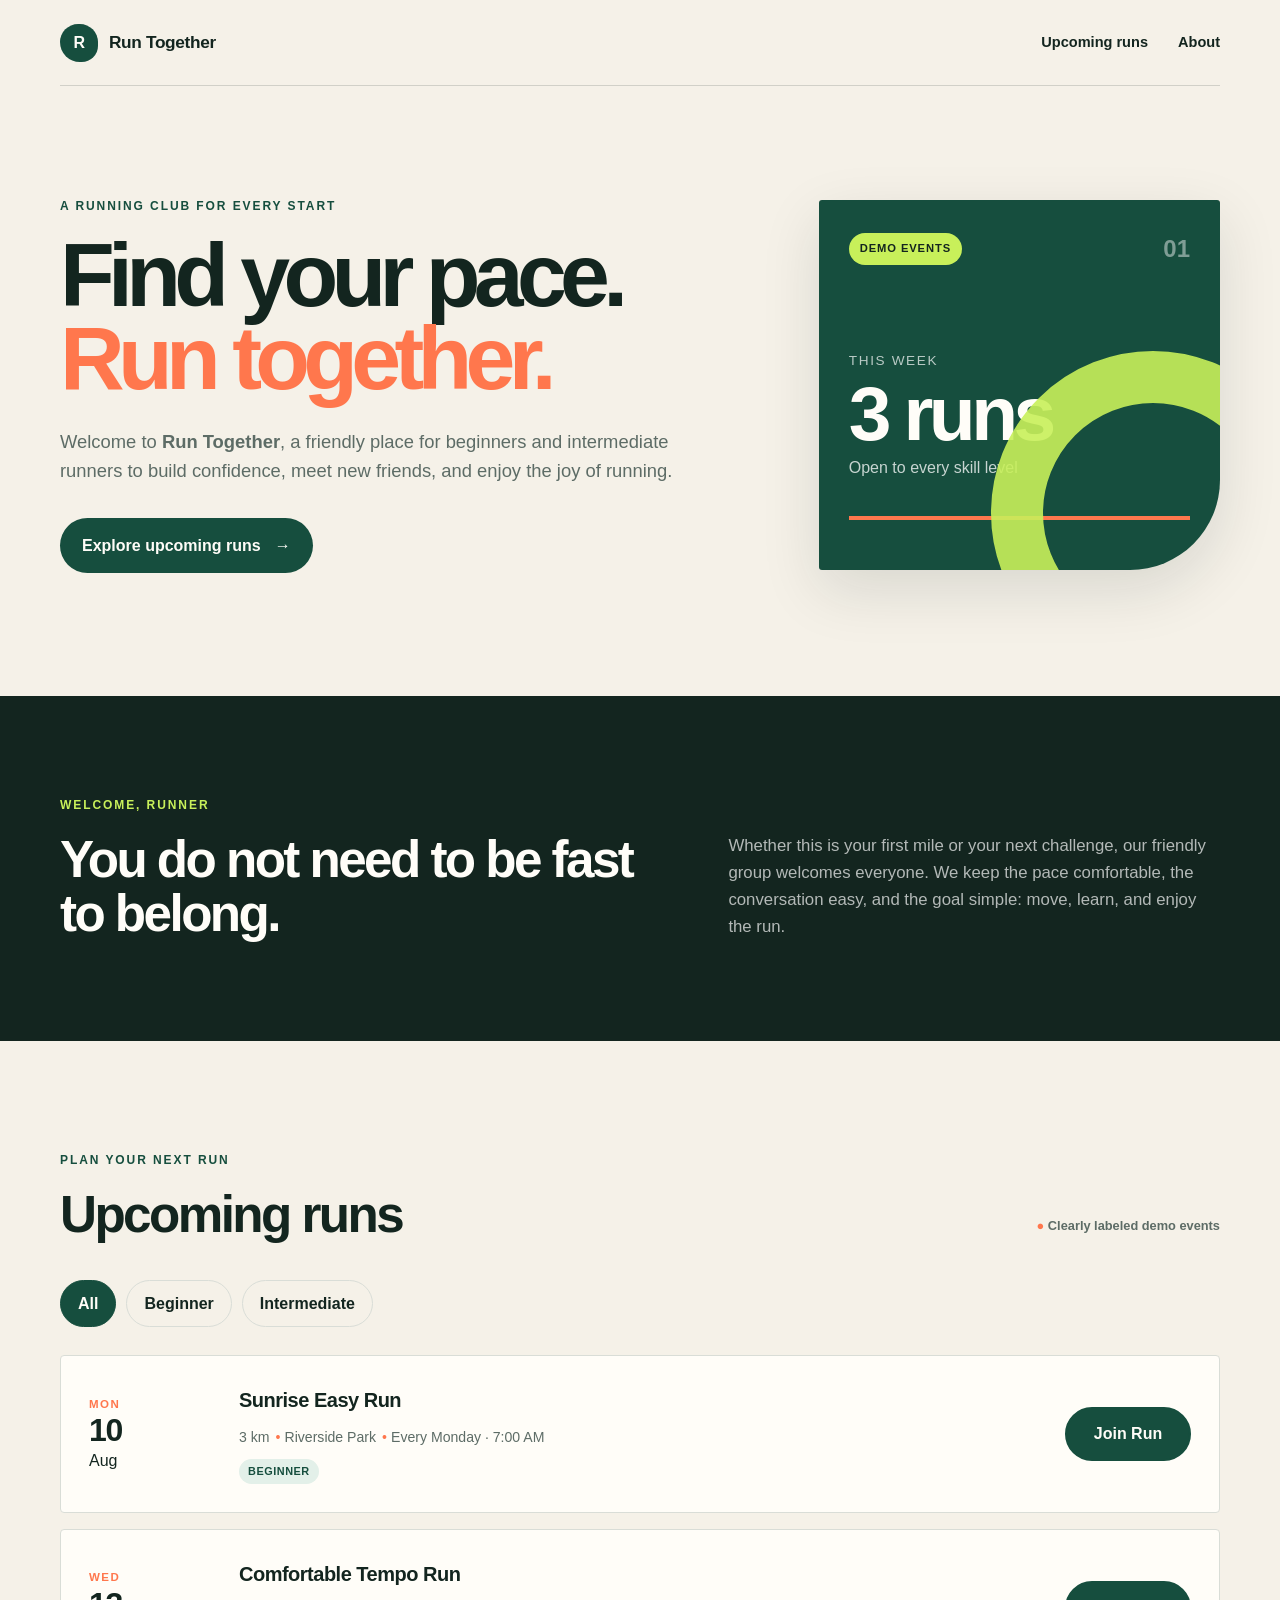
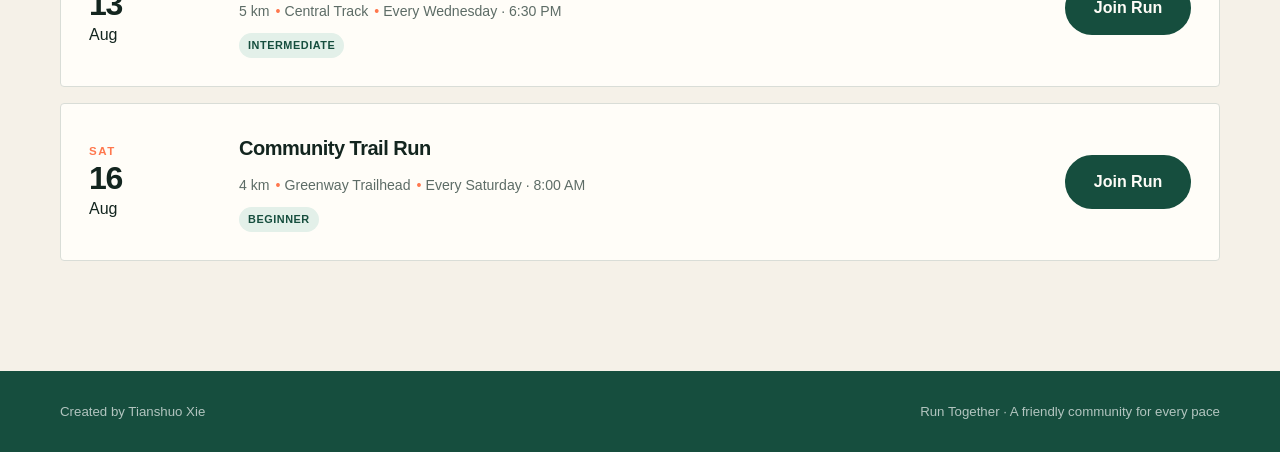
==== index.html @ d5cc3871 "first commit" ====
<!DOCTYPE html>
<html lang="en">
<head>
  <meta charset="UTF-8">
  <meta name="viewport" content="width=device-width, initial-scale=1.0">
  <meta name="description" content="Run Together is a welcoming running club for beginners and intermediate runners.">
  <title>Run Together | Running Club</title>
  <link rel="stylesheet" href="style.css">
</head>
<body>
  <header class="site-header">
    <a class="brand" href="#top" aria-label="Run Together home">
      <span class="brand-mark" aria-hidden="true">R</span>
      <span>Run Together</span>
    </a>
    <nav aria-label="Main navigation">
      <a href="#runs">Upcoming runs</a>
      <a href="#about">About</a>
    </nav>
  </header>

  <main id="top">
    <section class="hero" aria-labelledby="hero-title">
      <div class="hero-copy">
        <p class="eyebrow">A running club for every start</p>
        <h1 id="hero-title">Find your pace.<br><span>Run together.</span></h1>
        <p class="intro">Welcome to <strong>Run Together</strong>, a friendly place for beginners and intermediate runners to build confidence, meet new friends, and enjoy the joy of running.</p>
        <a class="primary-link" href="#runs">Explore upcoming runs <span aria-hidden="true">→</span></a>
      </div>

      <div class="hero-card" aria-label="Club summary">
        <div class="hero-card-top">
          <span class="demo-pill">Demo events</span>
          <span class="card-number">01</span>
        </div>
        <p class="hero-card-label">This week</p>
        <p class="hero-card-value">3 runs</p>
        <p class="hero-card-note">Open to every skill level</p>
        <div class="hero-card-line" aria-hidden="true"></div>
      </div>
    </section>

    <section class="about" id="about" aria-labelledby="about-title">
      <div>
        <p class="eyebrow">Welcome, runner</p>
        <h2 id="about-title">You do not need to be fast to belong.</h2>
      </div>
      <p>Whether this is your first mile or your next challenge, our friendly group welcomes everyone. We keep the pace comfortable, the conversation easy, and the goal simple: move, learn, and enjoy the run.</p>
    </section>

    <section class="runs-section" id="runs" aria-labelledby="runs-title">
      <div class="section-heading">
        <div>
          <p class="eyebrow">Plan your next run</p>
          <h2 id="runs-title">Upcoming runs</h2>
        </div>
        <p class="demo-note"><span aria-hidden="true">●</span> Clearly labeled demo events</p>
      </div>

      <div class="filters" aria-label="Filter upcoming runs">
        <button class="filter-button is-active" type="button" data-filter="All" aria-pressed="true">All</button>
        <button class="filter-button" type="button" data-filter="Beginner" aria-pressed="false">Beginner</button>
        <button class="filter-button" type="button" data-filter="Intermediate" aria-pressed="false">Intermediate</button>
      </div>

      <div class="runs-list" id="runs-list" aria-live="polite"></div>
      <p class="empty-message" id="empty-message" hidden>No runs match this filter.</p>
    </section>
  </main>

  <footer>
    <p>Created by Tianshuo Xie</p>
    <p>Run Together · A friendly community for every pace</p>
  </footer>

  <script src="script.js"></script>
</body>
</html>
---- style.css ----
:root {
  --ink: #13251f;
  --muted: #5d6c66;
  --cream: #f5f1e8;
  --paper: #fffdf8;
  --lime: #c8f05a;
  --green: #164e3e;
  --orange: #ff774d;
  --line: #d9ddd7;
  --shadow: 0 20px 60px rgba(19, 37, 31, 0.12);
}

* {
  box-sizing: border-box;
}

html {
  scroll-behavior: smooth;
}

body {
  margin: 0;
  color: var(--ink);
  background: var(--cream);
  font-family: Arial, Helvetica, sans-serif;
  line-height: 1.6;
}

button,
a {
  -webkit-tap-highlight-color: transparent;
}

button {
  font: inherit;
}

.site-header {
  width: min(1160px, calc(100% - 40px));
  height: 86px;
  margin: 0 auto;
  display: flex;
  align-items: center;
  justify-content: space-between;
  border-bottom: 1px solid rgba(19, 37, 31, 0.16);
}

.brand {
  display: inline-flex;
  align-items: center;
  gap: 11px;
  color: var(--ink);
  font-size: 1.08rem;
  font-weight: 800;
  letter-spacing: -0.02em;
  text-decoration: none;
}

.brand-mark {
  width: 38px;
  height: 38px;
  display: grid;
  place-items: center;
  color: var(--paper);
  background: var(--green);
  border-radius: 50% 50% 45% 55%;
  font-size: 1rem;
}

nav {
  display: flex;
  gap: 30px;
}

nav a {
  color: var(--ink);
  font-size: 0.91rem;
  font-weight: 700;
  text-decoration: none;
}

nav a:hover,
nav a:focus-visible {
  color: var(--green);
  text-decoration: underline;
  text-underline-offset: 4px;
}

main {
  overflow: hidden;
}

.hero {
  width: min(1160px, calc(100% - 40px));
  min-height: 610px;
  margin: 0 auto;
  padding: 88px 0 100px;
  display: grid;
  grid-template-columns: minmax(0, 1.25fr) minmax(280px, 0.75fr);
  gap: 90px;
  align-items: center;
}

.eyebrow {
  margin: 0 0 18px;
  color: var(--green);
  font-size: 0.75rem;
  font-weight: 800;
  letter-spacing: 0.16em;
  text-transform: uppercase;
}

h1,
h2,
h3,
p {
  margin-top: 0;
}

h1 {
  margin-bottom: 26px;
  font-size: clamp(3.4rem, 7vw, 6.7rem);
  line-height: 0.93;
  letter-spacing: -0.075em;
}

h1 span {
  color: var(--orange);
}

.intro {
  max-width: 650px;
  margin-bottom: 32px;
  color: var(--muted);
  font-size: clamp(1rem, 1.7vw, 1.15rem);
}

.primary-link {
  display: inline-flex;
  align-items: center;
  gap: 14px;
  padding: 15px 22px;
  color: var(--paper);
  background: var(--green);
  border-radius: 999px;
  font-weight: 800;
  text-decoration: none;
  transition: transform 180ms ease, background 180ms ease;
}

.primary-link:hover,
.primary-link:focus-visible {
  background: #0d3b30;
  transform: translateY(-2px);
}

.hero-card {
  position: relative;
  min-height: 370px;
  padding: 30px;
  overflow: hidden;
  color: var(--paper);
  background: var(--green);
  border-radius: 3px 3px 90px 3px;
  box-shadow: var(--shadow);
}

.hero-card::after {
  content: "";
  position: absolute;
  width: 220px;
  height: 220px;
  right: -95px;
  bottom: -105px;
  border: 52px solid var(--lime);
  border-radius: 50%;
  opacity: 0.9;
}

.hero-card-top {
  display: flex;
  justify-content: space-between;
  align-items: center;
}

.demo-pill {
  padding: 7px 11px;
  color: var(--ink);
  background: var(--lime);
  border-radius: 999px;
  font-size: 0.7rem;
  font-weight: 900;
  letter-spacing: 0.08em;
  text-transform: uppercase;
}

.card-number {
  color: rgba(255, 255, 255, 0.45);
  font-size: 1.5rem;
  font-weight: 800;
}

.hero-card-label {
  margin: 82px 0 0;
  color: rgba(255, 255, 255, 0.7);
  font-size: 0.85rem;
  text-transform: uppercase;
  letter-spacing: 0.12em;
}

.hero-card-value {
  margin: 3px 0;
  font-size: clamp(3rem, 6vw, 5rem);
  font-weight: 900;
  line-height: 1;
  letter-spacing: -0.06em;
}

.hero-card-note {
  margin-bottom: 0;
  color: rgba(255, 255, 255, 0.76);
}

.hero-card-line {
  width: 100%;
  height: 4px;
  margin-top: 35px;
  background: var(--orange);
}

.about {
  padding: 100px max(20px, calc((100vw - 1160px) / 2));
  display: grid;
  grid-template-columns: 1fr 0.85fr;
  gap: 90px;
  color: var(--paper);
  background: var(--ink);
}

.about .eyebrow {
  color: var(--lime);
}

.about h2,
.section-heading h2 {
  margin-bottom: 0;
  font-size: clamp(2rem, 4vw, 3.55rem);
  line-height: 1.05;
  letter-spacing: -0.05em;
}

.about > p {
  align-self: end;
  margin-bottom: 0;
  color: rgba(255, 255, 255, 0.68);
  font-size: 1.05rem;
}

.runs-section {
  width: min(1160px, calc(100% - 40px));
  margin: 0 auto;
  padding: 110px 0;
}

.section-heading {
  display: flex;
  align-items: end;
  justify-content: space-between;
  gap: 30px;
}

.demo-note {
  margin-bottom: 5px;
  color: var(--muted);
  font-size: 0.8rem;
  font-weight: 700;
}

.demo-note span {
  color: var(--orange);
}

.filters {
  display: flex;
  gap: 10px;
  margin: 38px 0 28px;
}

.filter-button {
  padding: 10px 17px;
  color: var(--ink);
  background: transparent;
  border: 1px solid var(--line);
  border-radius: 999px;
  cursor: pointer;
  font-weight: 800;
}

.filter-button:hover,
.filter-button:focus-visible,
.filter-button.is-active {
  color: var(--paper);
  background: var(--green);
  border-color: var(--green);
}

.runs-list {
  display: grid;
  gap: 16px;
}

.run-card {
  padding: 28px;
  display: grid;
  grid-template-columns: 120px minmax(0, 1fr) auto;
  gap: 30px;
  align-items: center;
  background: var(--paper);
  border: 1px solid var(--line);
  border-radius: 4px;
  transition: transform 180ms ease, box-shadow 180ms ease;
}

.run-card:hover {
  transform: translateY(-2px);
  box-shadow: 0 12px 35px rgba(19, 37, 31, 0.08);
}

.run-date {
  display: flex;
  flex-direction: column;
}

.run-date span:first-child {
  color: var(--orange);
  font-size: 0.72rem;
  font-weight: 900;
  letter-spacing: 0.13em;
  text-transform: uppercase;
}

.run-date strong {
  font-size: 2rem;
  line-height: 1.1;
  letter-spacing: -0.04em;
}

.run-details h3 {
  margin-bottom: 10px;
  font-size: 1.25rem;
  letter-spacing: -0.025em;
}

.run-meta {
  display: flex;
  flex-wrap: wrap;
  gap: 15px;
  margin: 0;
  color: var(--muted);
  font-size: 0.88rem;
}

.run-meta span {
  position: relative;
}

.run-meta span + span::before {
  content: "•";
  position: absolute;
  left: -9px;
  color: var(--orange);
}

.run-level {
  display: inline-block;
  margin-top: 10px;
  padding: 4px 9px;
  color: var(--green);
  background: #e3f0e9;
  border-radius: 999px;
  font-size: 0.68rem;
  font-weight: 900;
  letter-spacing: 0.05em;
  text-transform: uppercase;
}

.join-button {
  min-width: 126px;
  padding: 12px 18px;
  color: var(--paper);
  background: var(--green);
  border: 2px solid var(--green);
  border-radius: 999px;
  cursor: pointer;
  font-weight: 800;
}

.join-button:hover,
.join-button:focus-visible {
  color: var(--green);
  background: var(--lime);
}

.join-button.is-joined {
  color: var(--green);
  background: var(--lime);
  border-color: var(--lime);
}

.join-button.is-joined:hover,
.join-button.is-joined:focus-visible {
  color: var(--paper);
  background: var(--green);
  border-color: var(--green);
}

.empty-message {
  padding: 45px;
  text-align: center;
  background: var(--paper);
  border: 1px dashed var(--line);
}

footer {
  padding: 30px max(20px, calc((100vw - 1160px) / 2));
  display: flex;
  justify-content: space-between;
  gap: 20px;
  color: rgba(255, 255, 255, 0.67);
  background: var(--green);
  font-size: 0.83rem;
}

footer p {
  margin-bottom: 0;
}

:focus-visible {
  outline: 3px solid var(--orange);
  outline-offset: 4px;
}

@media (max-width: 820px) {
  .hero {
    min-height: auto;
    padding-top: 65px;
    grid-template-columns: 1fr;
    gap: 55px;
  }

  .hero-card {
    min-height: 300px;
  }

  .about {
    grid-template-columns: 1fr;
    gap: 30px;
  }

  .run-card {
    grid-template-columns: 100px 1fr;
  }

  .join-button {
    grid-column: 2;
    justify-self: start;
  }
}

@media (max-width: 560px) {
  .site-header {
    width: min(100% - 28px, 1160px);
    height: 72px;
  }

  nav {
    gap: 16px;
  }

  nav a {
    font-size: 0.8rem;
  }

  .hero,
  .runs-section {
    width: min(100% - 28px, 1160px);
  }

  .hero {
    padding: 55px 0 75px;
  }

  h1 {
    font-size: clamp(3rem, 16vw, 4.6rem);
  }

  .hero-card {
    min-height: 280px;
    padding: 24px;
  }

  .about {
    padding-top: 70px;
    padding-bottom: 70px;
  }

  .runs-section {
    padding: 75px 0;
  }

  .section-heading {
    align-items: start;
    flex-direction: column;
  }

  .filters {
    overflow-x: auto;
    padding-bottom: 5px;
  }

  .filter-button {
    flex: 0 0 auto;
  }

  .run-card {
    padding: 22px;
    grid-template-columns: 1fr;
    gap: 18px;
  }

  .run-date {
    flex-direction: row;
    align-items: baseline;
    gap: 10px;
  }

  .run-date strong {
    font-size: 1.55rem;
  }

  .join-button {
    grid-column: 1;
    width: 100%;
  }

  footer {
    flex-direction: column;
  }
}

@media (prefers-reduced-motion: reduce) {
  html {
    scroll-behavior: auto;
  }

  .run-card,
  .primary-link {
    transition: none;
  }
}
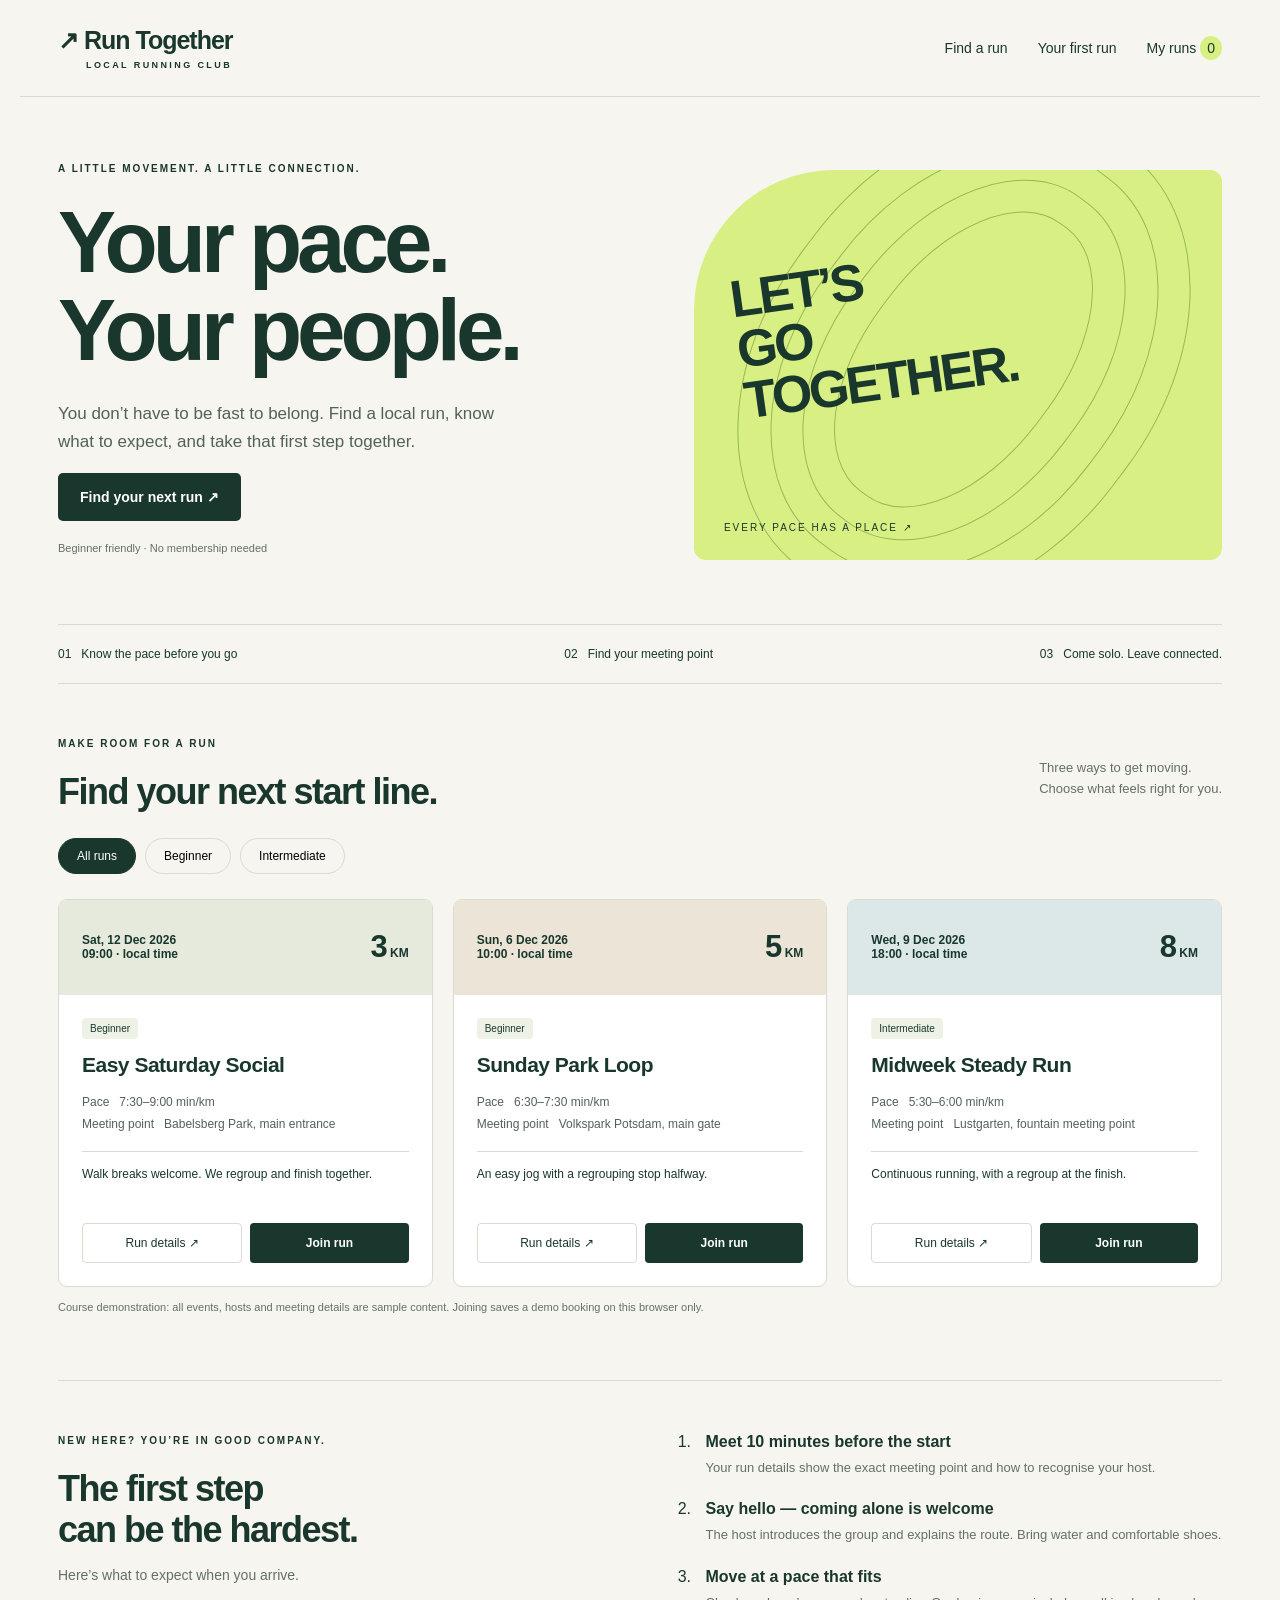
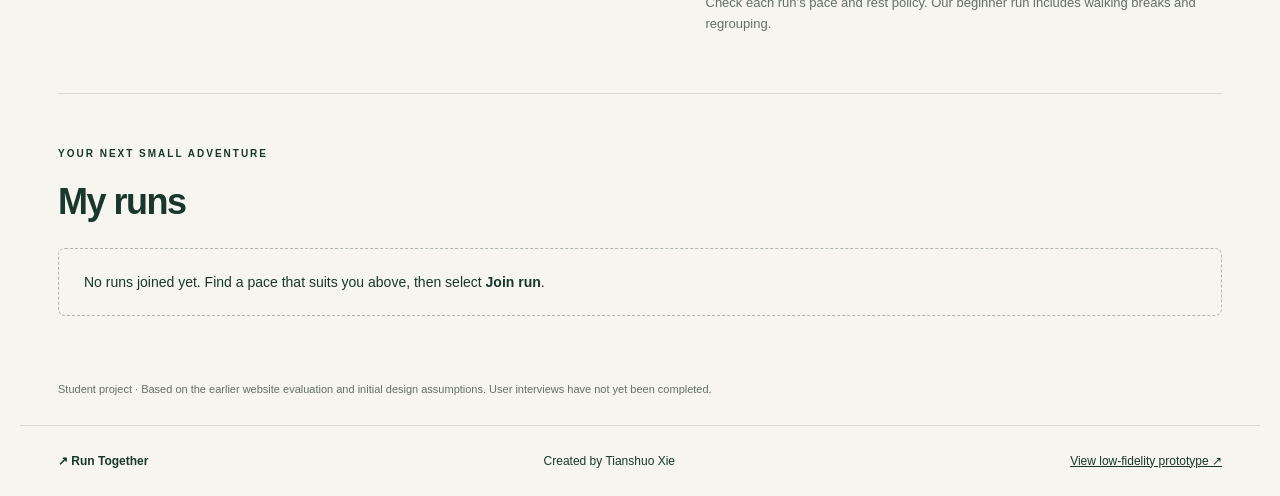
==== commit e7554940: "Week 4: redesigned Run Together and low-fidelity prototype" ====
--- a/index.html
+++ b/index.html
@@ -1,78 +1,11 @@
-<!DOCTYPE html>
-<html lang="en">
-<head>
-  <meta charset="UTF-8">
-  <meta name="viewport" content="width=device-width, initial-scale=1.0">
-  <meta name="description" content="Run Together is a welcoming running club for beginners and intermediate runners.">
-  <title>Run Together | Running Club</title>
-  <link rel="stylesheet" href="style.css">
-</head>
-<body>
-  <header class="site-header">
-    <a class="brand" href="#top" aria-label="Run Together home">
-      <span class="brand-mark" aria-hidden="true">R</span>
-      <span>Run Together</span>
-    </a>
-    <nav aria-label="Main navigation">
-      <a href="#runs">Upcoming runs</a>
-      <a href="#about">About</a>
-    </nav>
-  </header>
-
-  <main id="top">
-    <section class="hero" aria-labelledby="hero-title">
-      <div class="hero-copy">
-        <p class="eyebrow">A running club for every start</p>
-        <h1 id="hero-title">Find your pace.<br><span>Run together.</span></h1>
-        <p class="intro">Welcome to <strong>Run Together</strong>, a friendly place for beginners and intermediate runners to build confidence, meet new friends, and enjoy the joy of running.</p>
-        <a class="primary-link" href="#runs">Explore upcoming runs <span aria-hidden="true">→</span></a>
-      </div>
-
-      <div class="hero-card" aria-label="Club summary">
-        <div class="hero-card-top">
-          <span class="demo-pill">Demo events</span>
-          <span class="card-number">01</span>
-        </div>
-        <p class="hero-card-label">This week</p>
-        <p class="hero-card-value">3 runs</p>
-        <p class="hero-card-note">Open to every skill level</p>
-        <div class="hero-card-line" aria-hidden="true"></div>
-      </div>
-    </section>
-
-    <section class="about" id="about" aria-labelledby="about-title">
-      <div>
-        <p class="eyebrow">Welcome, runner</p>
-        <h2 id="about-title">You do not need to be fast to belong.</h2>
-      </div>
-      <p>Whether this is your first mile or your next challenge, our friendly group welcomes everyone. We keep the pace comfortable, the conversation easy, and the goal simple: move, learn, and enjoy the run.</p>
-    </section>
-
-    <section class="runs-section" id="runs" aria-labelledby="runs-title">
-      <div class="section-heading">
-        <div>
-          <p class="eyebrow">Plan your next run</p>
-          <h2 id="runs-title">Upcoming runs</h2>
-        </div>
-        <p class="demo-note"><span aria-hidden="true">●</span> Clearly labeled demo events</p>
-      </div>
-
-      <div class="filters" aria-label="Filter upcoming runs">
-        <button class="filter-button is-active" type="button" data-filter="All" aria-pressed="true">All</button>
-        <button class="filter-button" type="button" data-filter="Beginner" aria-pressed="false">Beginner</button>
-        <button class="filter-button" type="button" data-filter="Intermediate" aria-pressed="false">Intermediate</button>
-      </div>
-
-      <div class="runs-list" id="runs-list" aria-live="polite"></div>
-      <p class="empty-message" id="empty-message" hidden>No runs match this filter.</p>
-    </section>
-  </main>
-
-  <footer>
-    <p>Created by Tianshuo Xie</p>
-    <p>Run Together · A friendly community for every pace</p>
-  </footer>
-
-  <script src="script.js"></script>
-</body>
-</html>
+<!doctype html>
+<html lang="en"><head><meta charset="utf-8"><meta name="viewport" content="width=device-width,initial-scale=1"><title>Run Together — Find your pace</title><link rel="stylesheet" href="style.css"><script src="script.js" defer></script></head>
+<body><header><a class="brand" href="#">↗ Run Together<span>LOCAL RUNNING CLUB</span></a><nav><a href="#runs">Find a run</a><a href="#first">Your first run</a><a href="#bookings">My runs <span id="count">0</span></a></nav></header>
+<main><section class="hero"><div><p class="eyebrow">A LITTLE MOVEMENT. A LITTLE CONNECTION.</p><h1>Your pace.<br>Your people.</h1><p class="intro">You don’t have to be fast to belong. Find a local run, know what to expect, and take that first step together.</p><a class="button" href="#runs">Find your next run ↗</a><p class="small">Beginner friendly · No membership needed</p></div><div class="track" aria-hidden="true"><div class="oval o1"></div><div class="oval o2"></div><div class="oval o3"></div><div class="oval o4"></div><span class="track-word">LET’S<br>GO<br>TOGETHER.</span><span class="track-note">EVERY PACE HAS A PLACE ↗</span></div></section>
+<div class="promise"><span>01 &nbsp; Know the pace before you go</span><span>02 &nbsp; Find your meeting point</span><span>03 &nbsp; Come solo. Leave connected.</span></div>
+<section id="runs"><div class="section-head"><div><p class="eyebrow">MAKE ROOM FOR A RUN</p><h2>Find your next start line.</h2></div><p>Three ways to get moving.<br>Choose what feels right for you.</p></div><div class="filters" role="group" aria-label="Filter runs"><button data-filter="All" aria-pressed="true">All runs</button><button data-filter="Beginner" aria-pressed="false">Beginner</button><button data-filter="Intermediate" aria-pressed="false">Intermediate</button></div><div class="cards" id="cards"></div><p class="small">Course demonstration: all events, hosts and meeting details are sample content. Joining saves a demo booking on this browser only.</p></section>
+<section id="first" class="first"><div><p class="eyebrow">NEW HERE? YOU’RE IN GOOD COMPANY.</p><h2>The first step<br>can be the hardest.</h2><p>Here’s what to expect when you arrive.</p></div><ol><li><strong>Meet 10 minutes before the start</strong><p>Your run details show the exact meeting point and how to recognise your host.</p></li><li><strong>Say hello — coming alone is welcome</strong><p>The host introduces the group and explains the route. Bring water and comfortable shoes.</p></li><li><strong>Move at a pace that fits</strong><p>Check each run’s pace and rest policy. Our beginner run includes walking breaks and regrouping.</p></li></ol></section>
+<section id="bookings"><div class="section-head"><div><p class="eyebrow">YOUR NEXT SMALL ADVENTURE</p><h2>My runs</h2></div></div><div id="my-runs"></div></section>
+<aside class="course-note">Student project · Based on the earlier website evaluation and initial design assumptions. User interviews have not yet been completed.</aside></main>
+<footer><strong>↗ Run Together</strong><span>Created by Tianshuo Xie</span><a href="prototype.html">View low-fidelity prototype ↗</a></footer>
+<dialog id="details"><button class="close" aria-label="Close run details">×</button><div id="detail-content"></div></dialog><p id="status" class="toast" role="status" aria-live="polite"></p></body></html>
--- a/style.css
+++ b/style.css
@@ -1,560 +1,3 @@
-:root {
-  --ink: #13251f;
-  --muted: #5d6c66;
-  --cream: #f5f1e8;
-  --paper: #fffdf8;
-  --lime: #c8f05a;
-  --green: #164e3e;
-  --orange: #ff774d;
-  --line: #d9ddd7;
-  --shadow: 0 20px 60px rgba(19, 37, 31, 0.12);
-}
 
-* {
-  box-sizing: border-box;
-}
-
-html {
-  scroll-behavior: smooth;
-}
-
-body {
-  margin: 0;
-  color: var(--ink);
-  background: var(--cream);
-  font-family: Arial, Helvetica, sans-serif;
-  line-height: 1.6;
-}
-
-button,
-a {
-  -webkit-tap-highlight-color: transparent;
-}
-
-button {
-  font: inherit;
-}
-
-.site-header {
-  width: min(1160px, calc(100% - 40px));
-  height: 86px;
-  margin: 0 auto;
-  display: flex;
-  align-items: center;
-  justify-content: space-between;
-  border-bottom: 1px solid rgba(19, 37, 31, 0.16);
-}
-
-.brand {
-  display: inline-flex;
-  align-items: center;
-  gap: 11px;
-  color: var(--ink);
-  font-size: 1.08rem;
-  font-weight: 800;
-  letter-spacing: -0.02em;
-  text-decoration: none;
-}
-
-.brand-mark {
-  width: 38px;
-  height: 38px;
-  display: grid;
-  place-items: center;
-  color: var(--paper);
-  background: var(--green);
-  border-radius: 50% 50% 45% 55%;
-  font-size: 1rem;
-}
-
-nav {
-  display: flex;
-  gap: 30px;
-}
-
-nav a {
-  color: var(--ink);
-  font-size: 0.91rem;
-  font-weight: 700;
-  text-decoration: none;
-}
-
-nav a:hover,
-nav a:focus-visible {
-  color: var(--green);
-  text-decoration: underline;
-  text-underline-offset: 4px;
-}
-
-main {
-  overflow: hidden;
-}
-
-.hero {
-  width: min(1160px, calc(100% - 40px));
-  min-height: 610px;
-  margin: 0 auto;
-  padding: 88px 0 100px;
-  display: grid;
-  grid-template-columns: minmax(0, 1.25fr) minmax(280px, 0.75fr);
-  gap: 90px;
-  align-items: center;
-}
-
-.eyebrow {
-  margin: 0 0 18px;
-  color: var(--green);
-  font-size: 0.75rem;
-  font-weight: 800;
-  letter-spacing: 0.16em;
-  text-transform: uppercase;
-}
-
-h1,
-h2,
-h3,
-p {
-  margin-top: 0;
-}
-
-h1 {
-  margin-bottom: 26px;
-  font-size: clamp(3.4rem, 7vw, 6.7rem);
-  line-height: 0.93;
-  letter-spacing: -0.075em;
-}
-
-h1 span {
-  color: var(--orange);
-}
-
-.intro {
-  max-width: 650px;
-  margin-bottom: 32px;
-  color: var(--muted);
-  font-size: clamp(1rem, 1.7vw, 1.15rem);
-}
-
-.primary-link {
-  display: inline-flex;
-  align-items: center;
-  gap: 14px;
-  padding: 15px 22px;
-  color: var(--paper);
-  background: var(--green);
-  border-radius: 999px;
-  font-weight: 800;
-  text-decoration: none;
-  transition: transform 180ms ease, background 180ms ease;
-}
-
-.primary-link:hover,
-.primary-link:focus-visible {
-  background: #0d3b30;
-  transform: translateY(-2px);
-}
-
-.hero-card {
-  position: relative;
-  min-height: 370px;
-  padding: 30px;
-  overflow: hidden;
-  color: var(--paper);
-  background: var(--green);
-  border-radius: 3px 3px 90px 3px;
-  box-shadow: var(--shadow);
-}
-
-.hero-card::after {
-  content: "";
-  position: absolute;
-  width: 220px;
-  height: 220px;
-  right: -95px;
-  bottom: -105px;
-  border: 52px solid var(--lime);
-  border-radius: 50%;
-  opacity: 0.9;
-}
-
-.hero-card-top {
-  display: flex;
-  justify-content: space-between;
-  align-items: center;
-}
-
-.demo-pill {
-  padding: 7px 11px;
-  color: var(--ink);
-  background: var(--lime);
-  border-radius: 999px;
-  font-size: 0.7rem;
-  font-weight: 900;
-  letter-spacing: 0.08em;
-  text-transform: uppercase;
-}
-
-.card-number {
-  color: rgba(255, 255, 255, 0.45);
-  font-size: 1.5rem;
-  font-weight: 800;
-}
-
-.hero-card-label {
-  margin: 82px 0 0;
-  color: rgba(255, 255, 255, 0.7);
-  font-size: 0.85rem;
-  text-transform: uppercase;
-  letter-spacing: 0.12em;
-}
-
-.hero-card-value {
-  margin: 3px 0;
-  font-size: clamp(3rem, 6vw, 5rem);
-  font-weight: 900;
-  line-height: 1;
-  letter-spacing: -0.06em;
-}
-
-.hero-card-note {
-  margin-bottom: 0;
-  color: rgba(255, 255, 255, 0.76);
-}
-
-.hero-card-line {
-  width: 100%;
-  height: 4px;
-  margin-top: 35px;
-  background: var(--orange);
-}
-
-.about {
-  padding: 100px max(20px, calc((100vw - 1160px) / 2));
-  display: grid;
-  grid-template-columns: 1fr 0.85fr;
-  gap: 90px;
-  color: var(--paper);
-  background: var(--ink);
-}
-
-.about .eyebrow {
-  color: var(--lime);
-}
-
-.about h2,
-.section-heading h2 {
-  margin-bottom: 0;
-  font-size: clamp(2rem, 4vw, 3.55rem);
-  line-height: 1.05;
-  letter-spacing: -0.05em;
-}
-
-.about > p {
-  align-self: end;
-  margin-bottom: 0;
-  color: rgba(255, 255, 255, 0.68);
-  font-size: 1.05rem;
-}
-
-.runs-section {
-  width: min(1160px, calc(100% - 40px));
-  margin: 0 auto;
-  padding: 110px 0;
-}
-
-.section-heading {
-  display: flex;
-  align-items: end;
-  justify-content: space-between;
-  gap: 30px;
-}
-
-.demo-note {
-  margin-bottom: 5px;
-  color: var(--muted);
-  font-size: 0.8rem;
-  font-weight: 700;
-}
-
-.demo-note span {
-  color: var(--orange);
-}
-
-.filters {
-  display: flex;
-  gap: 10px;
-  margin: 38px 0 28px;
-}
-
-.filter-button {
-  padding: 10px 17px;
-  color: var(--ink);
-  background: transparent;
-  border: 1px solid var(--line);
-  border-radius: 999px;
-  cursor: pointer;
-  font-weight: 800;
-}
-
-.filter-button:hover,
-.filter-button:focus-visible,
-.filter-button.is-active {
-  color: var(--paper);
-  background: var(--green);
-  border-color: var(--green);
-}
-
-.runs-list {
-  display: grid;
-  gap: 16px;
-}
-
-.run-card {
-  padding: 28px;
-  display: grid;
-  grid-template-columns: 120px minmax(0, 1fr) auto;
-  gap: 30px;
-  align-items: center;
-  background: var(--paper);
-  border: 1px solid var(--line);
-  border-radius: 4px;
-  transition: transform 180ms ease, box-shadow 180ms ease;
-}
-
-.run-card:hover {
-  transform: translateY(-2px);
-  box-shadow: 0 12px 35px rgba(19, 37, 31, 0.08);
-}
-
-.run-date {
-  display: flex;
-  flex-direction: column;
-}
-
-.run-date span:first-child {
-  color: var(--orange);
-  font-size: 0.72rem;
-  font-weight: 900;
-  letter-spacing: 0.13em;
-  text-transform: uppercase;
-}
-
-.run-date strong {
-  font-size: 2rem;
-  line-height: 1.1;
-  letter-spacing: -0.04em;
-}
-
-.run-details h3 {
-  margin-bottom: 10px;
-  font-size: 1.25rem;
-  letter-spacing: -0.025em;
-}
-
-.run-meta {
-  display: flex;
-  flex-wrap: wrap;
-  gap: 15px;
-  margin: 0;
-  color: var(--muted);
-  font-size: 0.88rem;
-}
-
-.run-meta span {
-  position: relative;
-}
-
-.run-meta span + span::before {
-  content: "•";
-  position: absolute;
-  left: -9px;
-  color: var(--orange);
-}
-
-.run-level {
-  display: inline-block;
-  margin-top: 10px;
-  padding: 4px 9px;
-  color: var(--green);
-  background: #e3f0e9;
-  border-radius: 999px;
-  font-size: 0.68rem;
-  font-weight: 900;
-  letter-spacing: 0.05em;
-  text-transform: uppercase;
-}
-
-.join-button {
-  min-width: 126px;
-  padding: 12px 18px;
-  color: var(--paper);
-  background: var(--green);
-  border: 2px solid var(--green);
-  border-radius: 999px;
-  cursor: pointer;
-  font-weight: 800;
-}
-
-.join-button:hover,
-.join-button:focus-visible {
-  color: var(--green);
-  background: var(--lime);
-}
-
-.join-button.is-joined {
-  color: var(--green);
-  background: var(--lime);
-  border-color: var(--lime);
-}
-
-.join-button.is-joined:hover,
-.join-button.is-joined:focus-visible {
-  color: var(--paper);
-  background: var(--green);
-  border-color: var(--green);
-}
-
-.empty-message {
-  padding: 45px;
-  text-align: center;
-  background: var(--paper);
-  border: 1px dashed var(--line);
-}
-
-footer {
-  padding: 30px max(20px, calc((100vw - 1160px) / 2));
-  display: flex;
-  justify-content: space-between;
-  gap: 20px;
-  color: rgba(255, 255, 255, 0.67);
-  background: var(--green);
-  font-size: 0.83rem;
-}
-
-footer p {
-  margin-bottom: 0;
-}
-
-:focus-visible {
-  outline: 3px solid var(--orange);
-  outline-offset: 4px;
-}
-
-@media (max-width: 820px) {
-  .hero {
-    min-height: auto;
-    padding-top: 65px;
-    grid-template-columns: 1fr;
-    gap: 55px;
-  }
-
-  .hero-card {
-    min-height: 300px;
-  }
-
-  .about {
-    grid-template-columns: 1fr;
-    gap: 30px;
-  }
-
-  .run-card {
-    grid-template-columns: 100px 1fr;
-  }
-
-  .join-button {
-    grid-column: 2;
-    justify-self: start;
-  }
-}
-
-@media (max-width: 560px) {
-  .site-header {
-    width: min(100% - 28px, 1160px);
-    height: 72px;
-  }
-
-  nav {
-    gap: 16px;
-  }
-
-  nav a {
-    font-size: 0.8rem;
-  }
-
-  .hero,
-  .runs-section {
-    width: min(100% - 28px, 1160px);
-  }
-
-  .hero {
-    padding: 55px 0 75px;
-  }
-
-  h1 {
-    font-size: clamp(3rem, 16vw, 4.6rem);
-  }
-
-  .hero-card {
-    min-height: 280px;
-    padding: 24px;
-  }
-
-  .about {
-    padding-top: 70px;
-    padding-bottom: 70px;
-  }
-
-  .runs-section {
-    padding: 75px 0;
-  }
-
-  .section-heading {
-    align-items: start;
-    flex-direction: column;
-  }
-
-  .filters {
-    overflow-x: auto;
-    padding-bottom: 5px;
-  }
-
-  .filter-button {
-    flex: 0 0 auto;
-  }
-
-  .run-card {
-    padding: 22px;
-    grid-template-columns: 1fr;
-    gap: 18px;
-  }
-
-  .run-date {
-    flex-direction: row;
-    align-items: baseline;
-    gap: 10px;
-  }
-
-  .run-date strong {
-    font-size: 1.55rem;
-  }
-
-  .join-button {
-    grid-column: 1;
-    width: 100%;
-  }
-
-  footer {
-    flex-direction: column;
-  }
-}
-
-@media (prefers-reduced-motion: reduce) {
-  html {
-    scroll-behavior: auto;
-  }
-
-  .run-card,
-  .primary-link {
-    transition: none;
-  }
-}
+:root{--ink:#19372c;--paper:#f6f5ef;--green:#d8ef83;--line:#d7dcd0}*{box-sizing:border-box}html{scroll-behavior:smooth;scroll-padding-top:24px}body{margin:0;background:var(--paper);color:var(--ink);font-family:Arial,Helvetica,sans-serif}a{color:inherit}header,main,footer{max-width:1240px;margin:auto}header{padding:26px 38px;display:flex;align-items:center;justify-content:space-between;border-bottom:1px solid var(--line)}.brand{text-decoration:none;font-size:25px;font-weight:800;letter-spacing:-1px}.brand span{display:block;font-size:9px;letter-spacing:2.4px;margin:5px 0 0 28px}nav{display:flex;gap:30px;font-size:14px}nav a{text-decoration:none}#count{background:var(--green);padding:4px 7px;border-radius:50%}main{padding:0 38px}.hero{display:grid;grid-template-columns:1.1fr 1fr;gap:55px;padding:64px 0 55px;align-items:center}.eyebrow{font-size:10px;font-weight:700;letter-spacing:2px;margin:0 0 20px}h1{font-size:clamp(56px,6.8vw,88px);line-height:1.02;letter-spacing:-5px;margin:0 0 25px}p{line-height:1.65}.intro{max-width:440px;font-size:17px;color:#526257}.button,.join{display:inline-block;background:var(--ink);color:white;text-decoration:none;padding:16px 22px;border:0;border-radius:5px;font-size:14px;font-weight:bold;cursor:pointer}.small{font-size:11px;color:#657065;line-height:1.7}.hero .small{margin-top:18px}.track{height:390px;border-radius:140px 12px 12px 12px;background:var(--green);position:relative;overflow:hidden}.oval{position:absolute;border:1px solid #98b757;border-radius:48%;width:390px;height:530px;transform:rotate(37deg);top:-75px;left:75px}.o2{width:325px;height:465px;top:-42px;left:108px}.o3{width:260px;height:400px;top:-10px;left:140px}.o4{width:195px;height:335px;top:22px;left:172px}.track-word{position:absolute;top:85px;left:42px;font-size:52px;font-weight:900;line-height:.98;letter-spacing:-3px;transform:rotate(-8deg)}.track-note{position:absolute;bottom:27px;left:30px;font-size:10px;letter-spacing:2px}.promise{display:flex;justify-content:space-between;border-top:1px solid var(--line);border-bottom:1px solid var(--line);padding:22px 0;font-size:12px}section:not(.hero){padding:52px 0}.section-head{display:flex;justify-content:space-between;align-items:end;margin-bottom:25px}.section-head p:not(.eyebrow){font-size:13px;color:#657065}h2{font-size:36px;line-height:1.12;letter-spacing:-1.5px;margin:0}.filters{display:flex;gap:9px;margin-bottom:25px}button{font:inherit}.filters button{padding:10px 18px;border:1px solid var(--line);border-radius:30px;background:transparent;cursor:pointer;font-size:12px}.filters button[aria-pressed=true]{background:var(--ink);color:white;border-color:var(--ink)}.cards{display:grid;grid-template-columns:repeat(3,1fr);gap:20px}.card{background:white;border:1px solid var(--line);border-radius:9px;overflow:hidden}.card-top{padding:25px 23px;background:#e6eadd;display:flex;justify-content:space-between;align-items:center;min-height:95px}.card:nth-child(2) .card-top{background:#ece5d7}.card:nth-child(3) .card-top{background:#dce8e7}.date{font-size:12px;font-weight:bold}.distance{font-size:31px;letter-spacing:-1px;font-weight:bold}.distance small{font-size:12px;letter-spacing:0}.card-body{padding:23px}.tag{display:inline-block;font-size:10px;background:#eef2e6;padding:5px 8px;border-radius:4px}.card h3{font-size:21px;letter-spacing:-.5px;margin:14px 0}.meta{font-size:12px;line-height:1.9;color:#526257}.reassure{font-size:12px;padding:13px 0;border-top:1px solid var(--line);margin-top:15px;min-height:60px}.card-actions{display:flex;gap:8px}.card-actions button{flex:1;font-size:12px;padding:12px 6px;border-radius:4px;cursor:pointer}.more{background:white;color:var(--ink);border:1px solid var(--line)}.join.joined{background:var(--green);color:var(--ink)}.first{display:grid;grid-template-columns:1fr 1fr;gap:65px;border-top:1px solid var(--line);border-bottom:1px solid var(--line)}.first ol{margin:0;padding-left:23px}.first li{padding-left:10px;margin-bottom:22px}.first li:last-child{margin-bottom:0}.first li p{font-size:13px;color:#657065;margin:6px 0}.first>div>p:last-child{color:#657065;font-size:14px}.empty{border:1px dashed #adb9a6;border-radius:7px;padding:25px;font-size:14px}.booking{display:flex;align-items:center;justify-content:space-between;padding:20px 0;border-bottom:1px solid var(--line);gap:15px}.booking p{font-size:12px;margin:5px 0}.booking button{background:transparent;border:1px solid var(--line);padding:10px;cursor:pointer}.course-note{font-size:11px;color:#657065;padding:15px 0 30px}footer{border-top:1px solid var(--line);padding:28px 38px;display:flex;justify-content:space-between;gap:20px;font-size:12px}dialog{border:0;border-radius:12px;padding:35px;max-width:520px;width:calc(100% - 32px);color:var(--ink)}dialog::backdrop{background:#102a21a6}.close{float:right;border:0;background:transparent;font-size:27px;cursor:pointer}dialog h2{font-size:29px;margin:20px 0}dialog p{font-size:14px}.toast{position:fixed;bottom:20px;left:50%;transform:translateX(-50%);background:var(--ink);color:white;padding:12px 20px;border-radius:6px;font-size:13px;display:none;max-width:90%;z-index:5}.toast.visible{display:block}a:focus-visible,button:focus-visible{outline:3px solid #b28123;outline-offset:4px}@media(max-width:760px){header{padding:20px;gap:20px}nav{gap:12px;font-size:11px}.brand{font-size:18px}.brand span{font-size:7px;margin-left:0}main{padding:0 20px}.hero{grid-template-columns:1fr;gap:25px;padding:40px 0}.hero h1{letter-spacing:-3px}.track{height:240px}.track-word{top:40px;font-size:44px}.promise{flex-direction:column;gap:12px}.cards{grid-template-columns:1fr}.section-head{display:block}.section-head>p{margin-top:15px}.first{grid-template-columns:1fr;gap:25px}h2{font-size:30px}footer{padding:25px 20px;flex-direction:column}.booking{align-items:start}.booking button{flex-shrink:0}}
+
